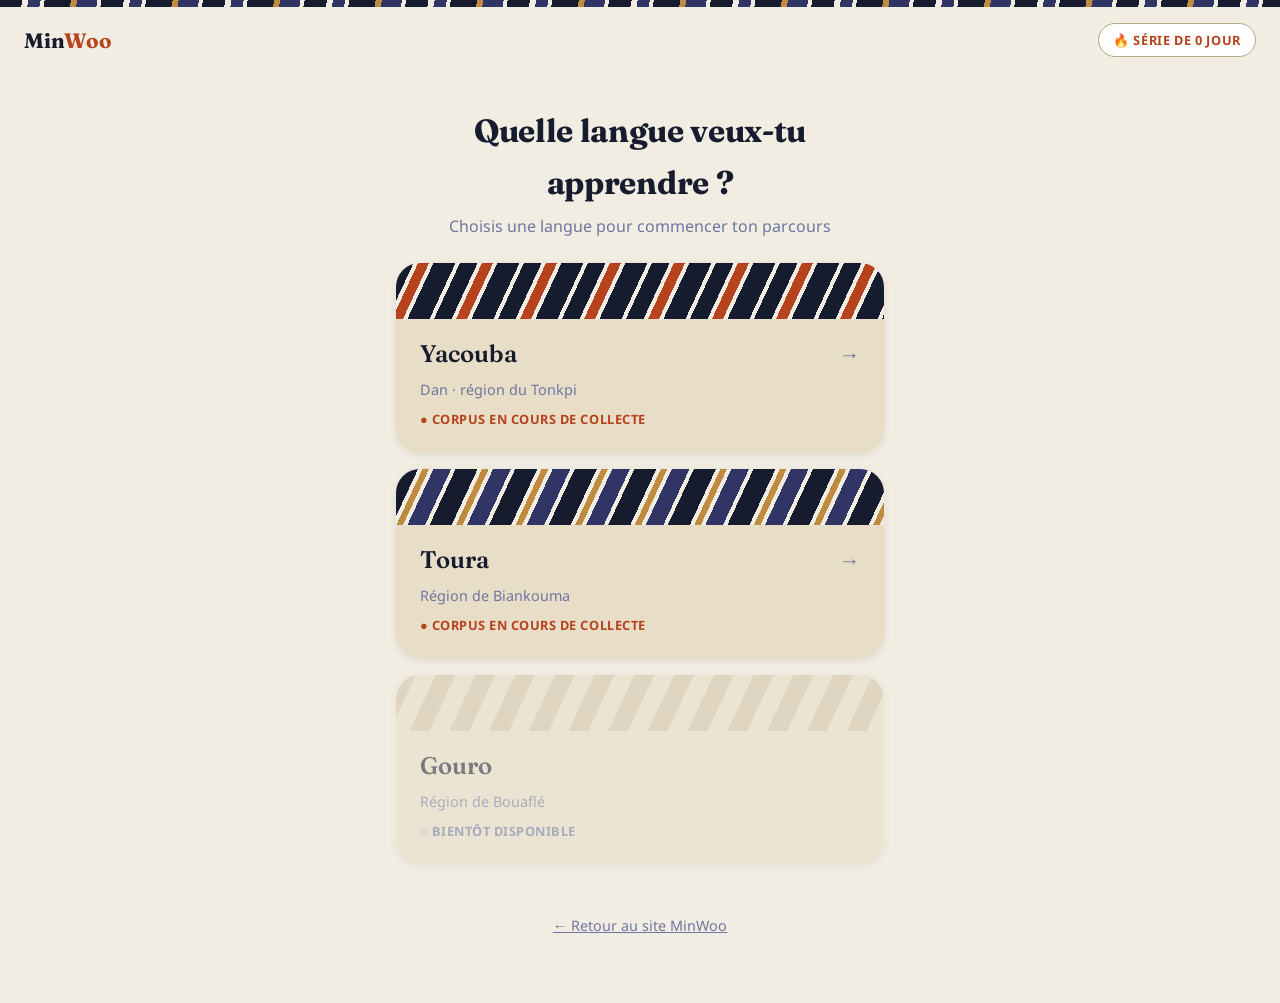
==== app/index.html @ 37285365 "Build design system tokens/components and the home screen (step 2-3) Centralize colors, typography, " ====
<!DOCTYPE html>
<html lang="fr">
<head>
<meta charset="UTF-8">
<meta name="viewport" content="width=device-width, initial-scale=1.0">
<title>MinWoo — Choisis ta langue</title>
<link rel="preconnect" href="https://fonts.googleapis.com">
<link rel="preconnect" href="https://fonts.gstatic.com" crossorigin>
<link href="https://fonts.googleapis.com/css2?family=Fraunces:opsz,wght@9..144,500;9..144,600;9..144,700&family=Noto+Sans:wght@400;500;700&display=swap" rel="stylesheet">
<link rel="stylesheet" href="../css/tokens.css">
<link rel="stylesheet" href="../css/patterns.css">
<link rel="stylesheet" href="../css/components.css">
<style>
  .ecran { max-width: 520px; margin: 0 auto; padding: 0 var(--espace-4) var(--espace-8); min-height: 100vh; }
  .intro { padding: var(--espace-6) 0 var(--espace-5); text-align: center; }
  .intro h1 { font-size: var(--taille-2xl); margin: 0 0 6px; }
  .intro p { color: var(--texte-att); margin: 0; font-size: var(--taille-base); }

  .tuiles { display: flex; flex-direction: column; gap: var(--espace-4); }

  .tuile-langue { min-height: 132px; padding: 0; justify-content: flex-start; }
  .tuile-langue .motif-tuile { height: 56px; position: relative; overflow: hidden; }
  .tuile-langue .contenu { padding: var(--espace-4) var(--espace-5) var(--espace-5); }
  .tuile-langue .nom-ligne { display: flex; align-items: baseline; justify-content: space-between; }
  .tuile-langue .fleche { color: var(--texte-att); font-size: 1.3rem; transition: transform var(--duree-rapide) var(--easing); }
  .tuile-langue:hover .fleche { transform: translateX(4px); color: var(--primaire); }

  .motif-yacouba {
    background: repeating-linear-gradient(115deg,
      var(--encre) 0 16px, var(--coton) 16px 20px,
      var(--braise) 20px 30px, var(--coton) 30px 34px,
      var(--encre) 34px 54px, var(--coton) 54px 58px);
  }
  .motif-toura {
    background: repeating-linear-gradient(115deg,
      var(--encre) 0 20px, var(--coton) 20px 24px,
      var(--or-parure) 24px 30px, var(--coton) 30px 34px,
      var(--indigo-tisse) 34px 50px, var(--coton) 50px 54px);
  }
  .motif-gouro {
    background: repeating-linear-gradient(115deg, var(--raphia) 0 18px, transparent 18px 36px);
    opacity: 0.5;
  }

  .statut-langue { font-size: var(--taille-xs); font-weight: 700; text-transform: uppercase; letter-spacing: 0.04em; }
  .statut-langue.actif { color: var(--braise); }
  .statut-langue.venir { color: var(--texte-att); }

  .pied-page { text-align: center; margin-top: var(--espace-7); }
  .pied-page a { color: var(--texte-att); font-size: var(--taille-sm); }
</style>
</head>
<body>
<div class="motif-tisse"></div>

<div class="entete-app">
  <span class="marque">Min<span class="accent">Woo</span></span>
  <span class="badge">🔥 Série de 0 jour</span>
</div>

<main class="ecran">
  <div class="intro">
    <h1 class="titre">Quelle langue veux-tu apprendre ?</h1>
    <p>Choisis une langue pour commencer ton parcours</p>
  </div>

  <div class="tuiles">
    <a class="tuile-langue" href="#" aria-label="Apprendre le Yacouba">
      <div class="motif-tuile motif-yacouba"></div>
      <div class="contenu">
        <div class="nom-ligne">
          <span class="nom">Yacouba</span>
          <span class="fleche">→</span>
        </div>
        <div class="meta">Dan · région du Tonkpi</div>
        <div class="statut-langue actif" style="margin-top:8px">● Corpus en cours de collecte</div>
      </div>
    </a>

    <a class="tuile-langue" href="#" aria-label="Apprendre le Toura">
      <div class="motif-tuile motif-toura"></div>
      <div class="contenu">
        <div class="nom-ligne">
          <span class="nom">Toura</span>
          <span class="fleche">→</span>
        </div>
        <div class="meta">Région de Biankouma</div>
        <div class="statut-langue actif" style="margin-top:8px">● Corpus en cours de collecte</div>
      </div>
    </a>

    <div class="tuile-langue a-venir" aria-disabled="true">
      <div class="motif-tuile motif-gouro"></div>
      <div class="contenu">
        <div class="nom-ligne">
          <span class="nom">Gouro</span>
        </div>
        <div class="meta">Région de Bouaflé</div>
        <div class="statut-langue venir" style="margin-top:8px">○ Bientôt disponible</div>
      </div>
    </div>
  </div>

  <div class="pied-page">
    <a href="../index.html">← Retour au site MinWoo</a>
  </div>
</main>

</body>
</html>
---- css/tokens.css ----
/* MinWoo — Design tokens
   Règles complètes documentées dans CLAUDE.md à la racine du repo. */

:root {
  /* --- Couleurs de base (mesurées sur tissus de référence, voir /references) --- */
  --encre: #171B2E;
  --indigo-tisse: #303566;
  --bleu-delave: #6E76A0;
  --coton: #F2EDE2;
  --ivoire-cauris: #E8DEC7;
  --raphia: #B7A582;

  /* --- Braise : couleur signature MinWoo (usage sobre, jamais diluée) --- */
  --braise: #B7431E;
  --braise-sombre: #8F3417;

  /* --- Accents kita : réservés aux événements (10% de l'interface, jamais en continu) --- */
  --or-parure: #C08B3E;
  --jaune-kita: #D9A226;
  --corail-alerte: #A83A44;
  --vert-profond: #3F6B3A;
  --bleu-royal: #2D3E8F;

  /* --- Rôles sémantiques (mode clair = défaut) --- */
  --bg: var(--coton);
  --surface: var(--ivoire-cauris);
  --surface-elevee: #ffffff;
  --texte: var(--encre);
  --texte-att: var(--bleu-delave);
  --bordure: var(--raphia);
  --primaire: var(--braise);
  --primaire-hover: var(--braise-sombre);
  --erreur: var(--corail-alerte);
  --recompense: var(--or-parure);

  /* --- Typographie --- */
  --police-titres: 'Fraunces', Georgia, serif;
  --police-texte: 'Noto Sans', -apple-system, "Segoe UI", sans-serif;

  --taille-xs: 0.8rem;
  --taille-sm: 0.9rem;
  --taille-base: 1rem;
  --taille-lg: 1.15rem;
  --taille-xl: 1.5rem;
  --taille-2xl: 2rem;
  --taille-3xl: 2.75rem;

  /* --- Espacements --- */
  --espace-1: 4px;
  --espace-2: 8px;
  --espace-3: 12px;
  --espace-4: 16px;
  --espace-5: 24px;
  --espace-6: 32px;
  --espace-7: 48px;
  --espace-8: 64px;

  /* --- Rayons & ombres (ombres teintées encre, jamais noir pur) --- */
  --rayon-sm: 8px;
  --rayon-md: 12px;
  --rayon-lg: 16px;
  --rayon-xl: 24px;
  --rayon-full: 999px;
  --ombre-sm: 0 2px 8px rgba(23,27,46,0.08);
  --ombre-md: 0 6px 20px rgba(23,27,46,0.12);

  /* --- Mouvement --- */
  --duree-rapide: 150ms;
  --duree-base: 250ms;
  --duree-celebration: 1800ms;
  --easing: cubic-bezier(0.4,0,0.2,1);
}

/* --- Mode sombre : "indigo nuit", soigné, pas juste un inversé automatique --- */
@media (prefers-color-scheme: dark) {
  :root:not([data-theme="light"]) {
    --bg: var(--encre);
    --surface: var(--indigo-tisse);
    --surface-elevee: #23274a;
    --texte: var(--coton);
    --texte-att: #9AA2C9;
    --bordure: rgba(242,237,226,0.28);
    --ombre-sm: 0 2px 8px rgba(0,0,0,0.3);
    --ombre-md: 0 6px 20px rgba(0,0,0,0.4);
  }
}
:root[data-theme="dark"] {
  --bg: var(--encre);
  --surface: var(--indigo-tisse);
  --surface-elevee: #23274a;
  --texte: var(--coton);
  --texte-att: #9AA2C9;
  --bordure: rgba(242,237,226,0.28);
  --ombre-sm: 0 2px 8px rgba(0,0,0,0.3);
  --ombre-md: 0 6px 20px rgba(0,0,0,0.4);
}

/* --- Respect du confort utilisateur : pas d'animation si demandé --- */
@media (prefers-reduced-motion: reduce) {
  *, *::before, *::after {
    animation-duration: 0.01ms !important;
    animation-iteration-count: 1 !important;
    transition-duration: 0.01ms !important;
  }
}
---- css/patterns.css ----
/* MinWoo — Motifs génératifs (SVG/CSS uniquement, jamais de photo en fond) */

/* Bandeau tissé — en-têtes, séparateurs. Usage quotidien (univers indigo). */
.motif-tisse {
  height: 7px;
  background: repeating-linear-gradient(
    100deg,
    var(--encre) 0px, var(--encre) 22px,
    var(--coton) 22px, var(--coton) 28px,
    var(--indigo-tisse) 28px, var(--indigo-tisse) 40px,
    var(--coton) 40px, var(--coton) 44px,
    var(--encre) 44px, var(--encre) 70px,
    var(--or-parure) 70px, var(--or-parure) 76px,
    var(--indigo-tisse) 76px, var(--indigo-tisse) 96px,
    var(--coton) 96px, var(--coton) 100px
  );
}

/* Grain textile léger — superposition subtile sur surfaces claires */
.motif-grain { position: relative; }
.motif-grain::after {
  content: ''; position: absolute; inset: 0; opacity: 0.6; pointer-events: none;
  background-image: url("data:image/svg+xml,%3Csvg xmlns='http://www.w3.org/2000/svg' width='60' height='60'%3E%3Cfilter id='n'%3E%3CfeTurbulence type='fractalNoise' baseFrequency='0.7' numOctaves='2' stitchTiles='stitch'/%3E%3CfeColorMatrix type='matrix' values='0 0 0 0 0.08  0 0 0 0 0.13  0 0 0 0 0.24  0 0 0 0.15 0'/%3E%3C/filter%3E%3Crect width='100%25' height='100%25' filter='url(%23n)'/%3E%3C/svg%3E");
}

/* Damier kita — réservé aux moments de célébration */
.motif-kita {
  background-color: var(--encre);
  background-image:
    linear-gradient(45deg, var(--braise) 25%, transparent 25%, transparent 75%, var(--braise) 75%, var(--braise)),
    linear-gradient(45deg, var(--braise) 25%, transparent 25%, transparent 75%, var(--braise) 75%, var(--braise));
  background-position: 0 0, 20px 20px;
  background-size: 40px 40px;
}
---- css/components.css ----
/* MinWoo — Composants de base */

* { box-sizing: border-box; }
body {
  margin: 0; background: var(--bg); color: var(--texte);
  font-family: var(--police-texte); line-height: 1.6;
  -webkit-font-smoothing: antialiased;
}
h1, h2, h3, .titre { font-family: var(--police-titres); letter-spacing: -0.01em; }
a { color: inherit; }

/* --- Boutons --- */
.btn {
  display: inline-flex; align-items: center; justify-content: center; gap: 8px;
  padding: 14px 28px; border-radius: var(--rayon-md); font-weight: 700; font-size: var(--taille-base);
  border: 2px solid transparent; cursor: pointer; text-decoration: none;
  transition: background var(--duree-rapide) var(--easing), transform var(--duree-rapide) var(--easing);
  font-family: var(--police-texte);
}
.btn:active { transform: scale(0.97); }
.btn-primaire { background: var(--primaire); color: white; }
.btn-primaire:hover { background: var(--primaire-hover); }
.btn-secondaire { background: transparent; border-color: var(--bordure); color: var(--texte); }
.btn-secondaire:hover { border-color: var(--primaire); color: var(--primaire); }

/* --- Cartes / surfaces --- */
.carte {
  background: var(--surface); border-radius: var(--rayon-lg);
  padding: var(--espace-5); box-shadow: var(--ombre-sm);
}

/* --- Badge --- */
.badge {
  display: inline-flex; align-items: center; gap: 6px;
  background: var(--surface-elevee); border: 1px solid var(--bordure);
  color: var(--primaire); font-weight: 700; font-size: var(--taille-xs);
  padding: 6px 14px; border-radius: var(--rayon-full);
  text-transform: uppercase; letter-spacing: 0.05em;
}

/* --- Cauris (icône signature) --- */
.cauris { width: 32px; height: 20px; display: inline-block; flex-shrink: 0; }
.cauris .coquille { fill: var(--surface); stroke: var(--bordure); stroke-width: 3.5; }
.cauris .fente, .cauris .dent { stroke: var(--indigo-tisse); }
.cauris.obtenu .coquille { fill: var(--recompense); stroke: var(--or-parure); }
.cauris.obtenu .fente, .cauris.obtenu .dent { stroke: #5A3E12; }

/* --- Collier de perles (progression d'exercice) --- */
.collier { display: flex; gap: 8px; align-items: center; }
.perle {
  width: 22px; height: 22px; border-radius: 50%;
  transition: background var(--duree-base) var(--easing), box-shadow var(--duree-base) var(--easing);
}
.perle.faite { background: var(--recompense); box-shadow: 0 0 0 3px rgba(192,139,62,0.22); }
.perle.a-faire { background: var(--surface); border: 2px solid var(--bordure); }

/* --- Tuile de langue (écran d'accueil) --- */
.tuile-langue {
  position: relative; overflow: hidden; border-radius: var(--rayon-xl);
  padding: var(--espace-6) var(--espace-5); min-height: 148px;
  display: flex; flex-direction: column; justify-content: flex-end;
  background: var(--surface); box-shadow: var(--ombre-sm);
  text-decoration: none; color: var(--texte);
  transition: transform var(--duree-base) var(--easing), box-shadow var(--duree-base) var(--easing);
}
.tuile-langue:active { transform: scale(0.98); }
.tuile-langue .bande-haut { position: absolute; top: 0; left: 0; right: 0; height: 6px; }
.tuile-langue .nom { font-family: var(--police-titres); font-size: var(--taille-xl); font-weight: 600; }
.tuile-langue .meta { font-size: var(--taille-sm); color: var(--texte-att); margin-top: 4px; }
.tuile-langue.a-venir { opacity: 0.55; }
.tuile-langue.a-venir .bande-haut { background: repeating-linear-gradient(45deg, var(--bordure) 0 6px, transparent 6px 12px); }

/* --- En-tête app --- */
.entete-app {
  display: flex; align-items: center; justify-content: space-between;
  padding: var(--espace-4) var(--espace-5);
}
.marque { font-family: var(--police-titres); font-weight: 700; font-size: 1.3rem; color: var(--texte); }
.marque .accent { color: var(--braise); }
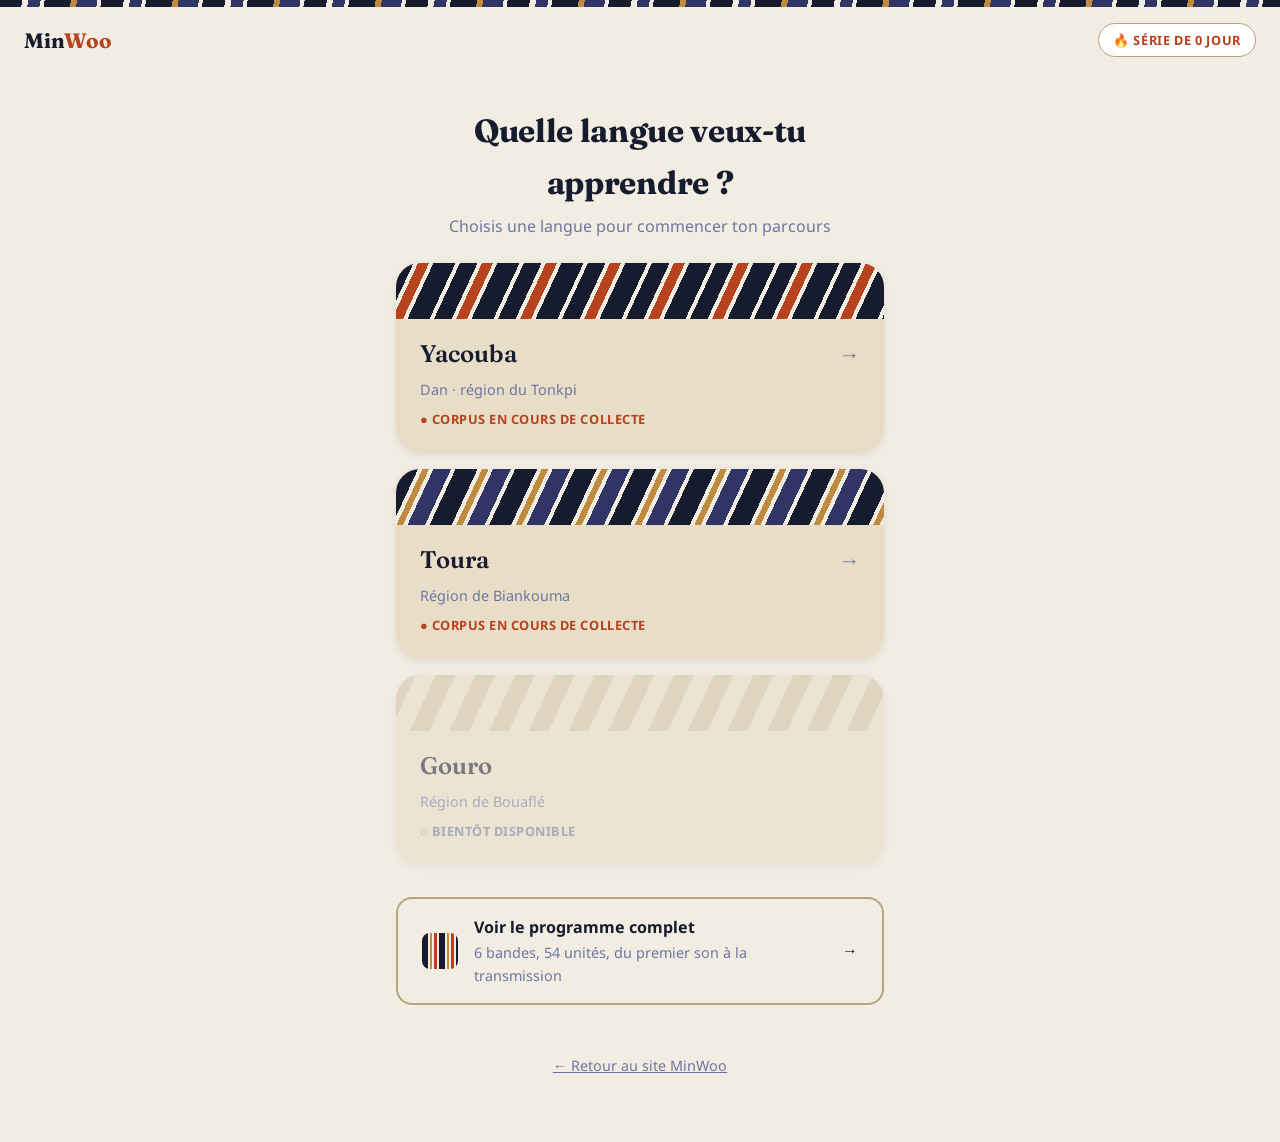
==== commit b2970edc: "Add the pedagogical and linguistic structure of MinWoo Six CEFR-aligned bands (Pre-A1 to C1), 54 uni" ====
--- a/app/index.html
+++ b/app/index.html
@@ -46,6 +46,18 @@
   .statut-langue.actif { color: var(--braise); }
   .statut-langue.venir { color: var(--texte-att); }
 
+  .lien-programme {
+    display: flex; align-items: center; gap: var(--espace-4); margin-top: var(--espace-6);
+    padding: var(--espace-4) var(--espace-5); border-radius: var(--rayon-lg);
+    border: 2px solid var(--bordure); text-decoration: none; color: var(--texte);
+  }
+  .lien-programme:hover { border-color: var(--primaire); }
+  .motif-programme {
+    width: 36px; height: 36px; border-radius: var(--rayon-sm); flex-shrink: 0;
+    background: repeating-linear-gradient(90deg, var(--encre) 0 6px, var(--coton) 6px 8px, var(--or-parure) 8px 10px, var(--coton) 10px 12px, var(--braise) 12px 15px, var(--coton) 15px 17px);
+  }
+  .texte-programme { flex: 1; display: flex; flex-direction: column; }
+  .texte-programme span { font-size: var(--taille-sm); color: var(--texte-att); }
   .pied-page { text-align: center; margin-top: var(--espace-7); }
   .pied-page a { color: var(--texte-att); font-size: var(--taille-sm); }
 </style>
@@ -101,6 +113,12 @@
     </div>
   </div>
 
+  <a class="lien-programme" href="programme.html">
+    <span class="motif-programme"></span>
+    <span class="texte-programme"><b>Voir le programme complet</b><span>6 bandes, 54 unités, du premier son à la transmission</span></span>
+    <span aria-hidden="true">→</span>
+  </a>
+
   <div class="pied-page">
     <a href="../index.html">← Retour au site MinWoo</a>
   </div>
